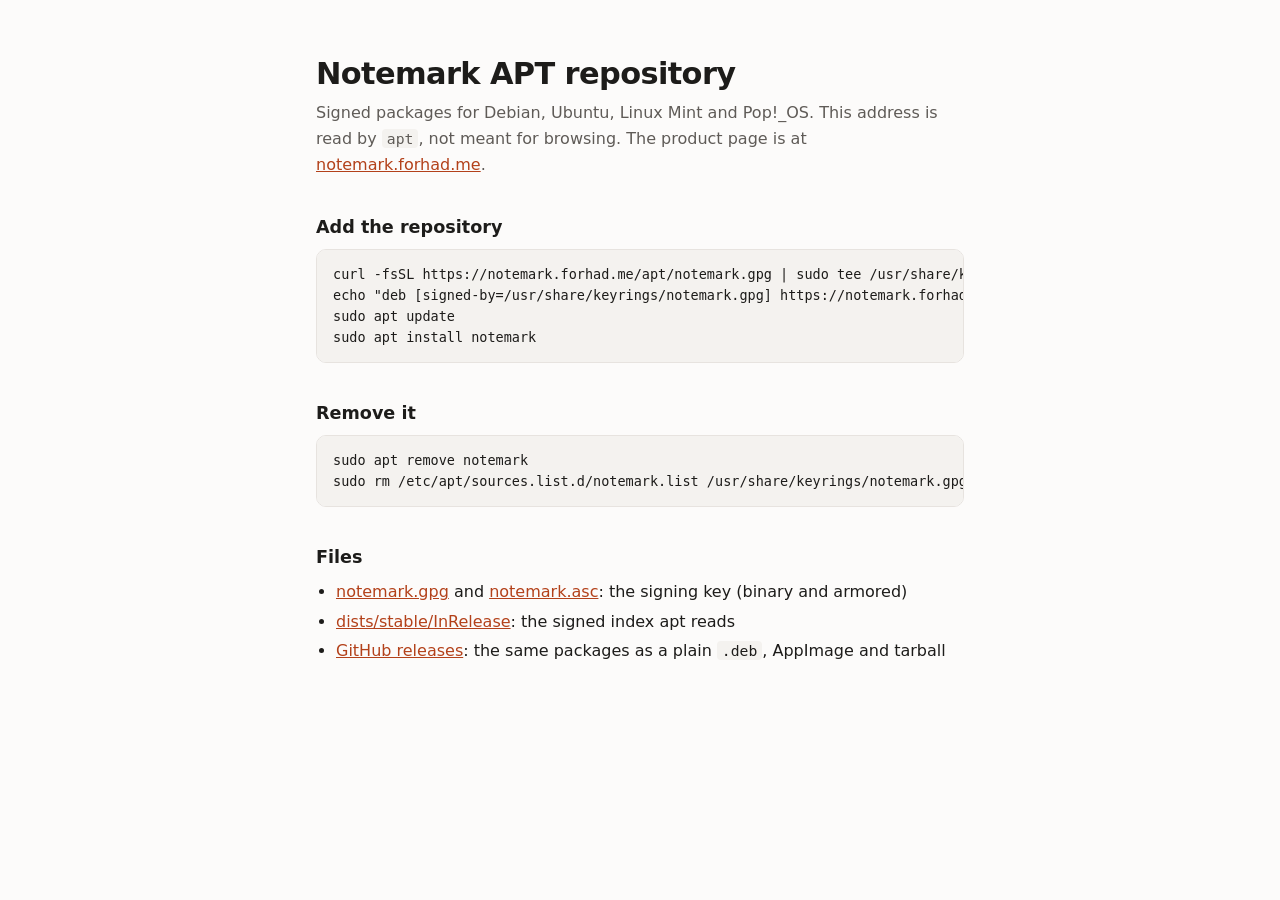
==== apt/index.html @ 939e6b5a "fix: add a landing page at the apt repository root" ====
<!doctype html>
<html lang="en">
<head>
<meta charset="utf-8">
<meta name="viewport" content="width=device-width, initial-scale=1">
<title>Notemark APT repository</title>
<meta name="description" content="Signed APT repository for Notemark, a Notion-style Markdown editor for Linux.">
<link rel="icon" type="image/svg+xml" href="../assets/logo.svg">
<style>
:root { color-scheme: light dark; --bg: #fcfbfa; --fg: #1d1c1a; --muted: #5f5b57; --line: #e7e3df; --code: #f4f2ef; --accent: #b3411a; }
@media (prefers-color-scheme: dark) { :root { --bg: #0d0d0e; --fg: #efeeec; --muted: #a4a09b; --line: #2a2a2d; --code: #1c1c1f; --accent: #f47a46; } }
* { box-sizing: border-box; }
body { margin: 0; background: var(--bg); color: var(--fg); font: 16px/1.6 system-ui, -apple-system, "Segoe UI", sans-serif; }
main { max-width: 680px; margin: 0 auto; padding: 56px 16px 72px; }
h1 { font-size: 1.9rem; line-height: 1.2; margin: 0 0 8px; letter-spacing: -.02em; }
h2 { font-size: 1.1rem; margin: 36px 0 8px; }
p { margin: 0 0 12px; }
.muted { color: var(--muted); }
a { color: var(--accent); }
pre { margin: 0 0 12px; padding: 14px 16px; background: var(--code); border: 1px solid var(--line); border-radius: 10px; overflow-x: auto; font: 13.5px/1.55 ui-monospace, "SF Mono", Menlo, monospace; }
ul { padding-left: 20px; margin: 0; }
li { margin: 4px 0; }
code { font: 0.92em ui-monospace, "SF Mono", Menlo, monospace; background: var(--code); padding: 1px 5px; border-radius: 4px; }
</style>
</head>
<body>
<main>
  <h1>Notemark APT repository</h1>
  <p class="muted">Signed packages for Debian, Ubuntu, Linux Mint and Pop!_OS. This address is read by <code>apt</code>, not meant for browsing. The product page is at <a href="../">notemark.forhad.me</a>.</p>

  <h2>Add the repository</h2>
<pre>curl -fsSL https://notemark.forhad.me/apt/notemark.gpg | sudo tee /usr/share/keyrings/notemark.gpg &gt; /dev/null
echo "deb [signed-by=/usr/share/keyrings/notemark.gpg] https://notemark.forhad.me/apt stable main" | sudo tee /etc/apt/sources.list.d/notemark.list
sudo apt update
sudo apt install notemark</pre>

  <h2>Remove it</h2>
<pre>sudo apt remove notemark
sudo rm /etc/apt/sources.list.d/notemark.list /usr/share/keyrings/notemark.gpg</pre>

  <h2>Files</h2>
  <ul>
    <li><a href="notemark.gpg">notemark.gpg</a> and <a href="notemark.asc">notemark.asc</a>: the signing key (binary and armored)</li>
    <li><a href="dists/stable/InRelease">dists/stable/InRelease</a>: the signed index apt reads</li>
    <li><a href="https://github.com/forhadkhan/notemark/releases">GitHub releases</a>: the same packages as a plain <code>.deb</code>, AppImage and tarball</li>
  </ul>
</main>
</body>
</html>
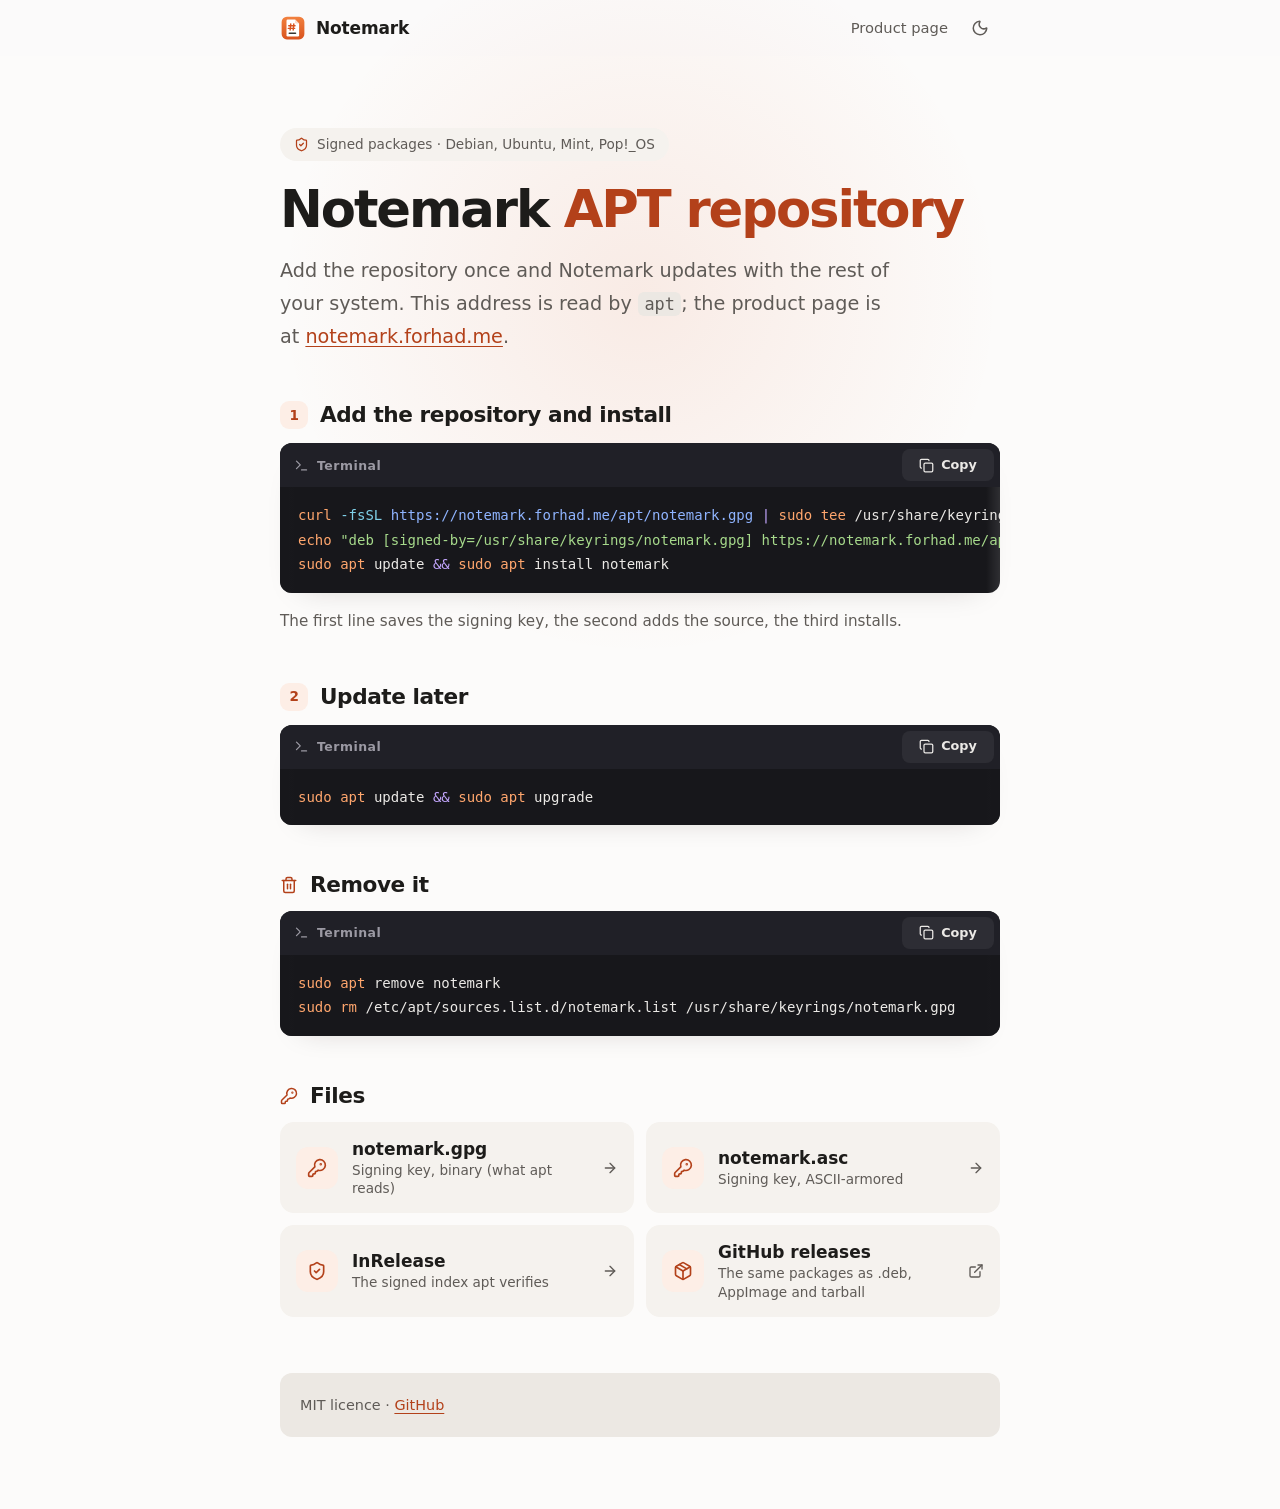
==== commit c3ed377e: "publish notemark 0.3.0" ====
--- a/apt/index.html
+++ b/apt/index.html
@@ -5,45 +5,256 @@
 <meta name="viewport" content="width=device-width, initial-scale=1">
 <title>Notemark APT repository</title>
 <meta name="description" content="Signed APT repository for Notemark, a Notion-style Markdown editor for Linux.">
+<meta name="color-scheme" content="light dark">
+<meta name="theme-color" content="#fcfbfa" media="(prefers-color-scheme: light)">
+<meta name="theme-color" content="#0d0d0e" media="(prefers-color-scheme: dark)">
 <link rel="icon" type="image/svg+xml" href="../assets/logo.svg">
+<script>try{var t=localStorage.getItem('notemark-theme');if(t==='light'||t==='dark')document.documentElement.setAttribute('data-theme',t)}catch(e){}</script>
 <style>
-:root { color-scheme: light dark; --bg: #fcfbfa; --fg: #1d1c1a; --muted: #5f5b57; --line: #e7e3df; --code: #f4f2ef; --accent: #b3411a; }
-@media (prefers-color-scheme: dark) { :root { --bg: #0d0d0e; --fg: #efeeec; --muted: #a4a09b; --line: #2a2a2d; --code: #1c1c1f; --accent: #f47a46; } }
-* { box-sizing: border-box; }
-body { margin: 0; background: var(--bg); color: var(--fg); font: 16px/1.6 system-ui, -apple-system, "Segoe UI", sans-serif; }
-main { max-width: 680px; margin: 0 auto; padding: 56px 16px 72px; }
-h1 { font-size: 1.9rem; line-height: 1.2; margin: 0 0 8px; letter-spacing: -.02em; }
-h2 { font-size: 1.1rem; margin: 36px 0 8px; }
-p { margin: 0 0 12px; }
-.muted { color: var(--muted); }
-a { color: var(--accent); }
-pre { margin: 0 0 12px; padding: 14px 16px; background: var(--code); border: 1px solid var(--line); border-radius: 10px; overflow-x: auto; font: 13.5px/1.55 ui-monospace, "SF Mono", Menlo, monospace; }
-ul { padding-left: 20px; margin: 0; }
-li { margin: 4px 0; }
-code { font: 0.92em ui-monospace, "SF Mono", Menlo, monospace; background: var(--code); padding: 1px 5px; border-radius: 4px; }
+/* Same tokens as the product page. Self-contained: no third-party requests. */
+:root {
+  color-scheme: light dark;
+  --bg: light-dark(#fcfbfa, #0d0d0e);
+  --surface: light-dark(#f5f2ee, #161618);
+  --raise: light-dark(#ffffff, #2b2b31);
+  --sub: light-dark(#ece8e3, #202024);
+  --fg: light-dark(#1d1c1a, #efeeec);
+  --muted: light-dark(#5f5b57, #a4a09b);
+  --line: light-dark(#e7e3df, #2a2a2d);
+  --accent: #d9531e;
+  --accent-strong: #c24716;
+  --accent-text: light-dark(#b3411a, #f47a46);
+  --accent-soft: light-dark(#fdeee6, #2b1810);
+  --thumb: light-dark(rgb(60 50 40 / .34), rgb(255 255 255 / .3));
+  --code-bg: light-dark(#17171b, #060607);
+  --code-bar: light-dark(#202027, #151519);
+  --code-fg: #ebe9e6;
+  --code-dim: #9b99a3;
+  --tk-cmd: #ffa66d;
+  --tk-flag: #7fd0e8;
+  --tk-str: #a6d98b;
+  --tk-url: #8fb4ff;
+  --tk-op: #c4a7ff;
+  --sh1: light-dark(rgb(30 20 10 / .08), rgb(0 0 0 / .45));
+  --sh2: light-dark(rgb(30 20 10 / .22), rgb(0 0 0 / .7));
+  --font: ui-sans-serif, system-ui, -apple-system, "Segoe UI", Roboto, Ubuntu, Cantarell, "Helvetica Neue", Arial, sans-serif;
+  --mono: ui-monospace, "SF Mono", "DejaVu Sans Mono", "Ubuntu Mono", Menlo, Consolas, monospace;
+  --r: 14px;
+  --wrap: 1120px;
+  --ease: cubic-bezier(.22, .8, .24, 1);
+}
+[data-theme="light"] { color-scheme: light; }
+[data-theme="dark"] { color-scheme: dark; }
+*, *::before, *::after { box-sizing: border-box; }
+html { -webkit-text-size-adjust: 100%; }
+body { margin: 0; background: var(--bg); color: var(--fg); font: 1.0625rem/1.7 var(--font); -webkit-font-smoothing: antialiased; text-rendering: optimizeLegibility; }
+a { color: var(--accent-text); text-underline-offset: 3px; text-decoration-thickness: 1px; }
+a:hover { text-decoration-thickness: 2px; }
+:focus-visible { outline: 2px solid var(--accent-text); outline-offset: 3px; border-radius: 6px; }
+p { margin: 0 0 1em; text-wrap: pretty; }
+h1, h2 { margin: 0; line-height: 1.1; text-wrap: balance; }
+code { font-family: var(--mono); font-size: .88em; font-variant-ligatures: none; background: var(--sub); padding: .1em .38em; border-radius: 6px; }
+.ico { width: 18px; height: 18px; flex: none; fill: none; stroke: currentColor; stroke-width: 2; stroke-linecap: round; stroke-linejoin: round; }
+
+html, pre { scrollbar-width: thin; scrollbar-color: transparent transparent; }
+pre:hover, pre:focus-visible, html.is-scrolling, html.edge { scrollbar-color: var(--thumb) transparent; }
+@supports not (scrollbar-color: auto) {
+  html::-webkit-scrollbar, pre::-webkit-scrollbar { width: 8px; height: 8px; }
+  html::-webkit-scrollbar-thumb, pre::-webkit-scrollbar-thumb { background: transparent; border-radius: 8px; border: 2px solid transparent; background-clip: content-box; }
+  html.is-scrolling::-webkit-scrollbar-thumb, html.edge::-webkit-scrollbar-thumb, pre:hover::-webkit-scrollbar-thumb { background-color: var(--thumb); }
+}
+
+.bar { background: color-mix(in srgb, var(--bg) 82%, transparent); }
+.bar-in { display: flex; align-items: center; gap: 12px; max-width: 760px; height: 56px; margin: 0 auto; padding: 0 20px; }
+.brand { display: inline-flex; align-items: center; gap: 10px; margin-right: auto; font-weight: 700; letter-spacing: -.01em; color: var(--fg); text-decoration: none; }
+.brand img { display: block; }
+.back { font-size: .92rem; color: var(--muted); text-decoration: none; }
+.back:hover { color: var(--fg); }
+.icon-btn { position: relative; display: inline-grid; place-items: center; width: 40px; height: 40px; border: 0; border-radius: 10px; background: none; color: var(--muted); cursor: pointer; transition: color .2s, background-color .2s, transform .2s var(--ease); }
+.icon-btn:hover { color: var(--fg); background: var(--sub); }
+.icon-btn:active { transform: scale(.92); }
+.icon-btn .ico { grid-area: 1 / 1; transition: transform .45s var(--ease), opacity .3s; }
+.ico-sun { opacity: 0; transform: rotate(-90deg) scale(.5); }
+[data-theme="dark"] .ico-sun { opacity: 1; transform: none; }
+[data-theme="dark"] .ico-moon { opacity: 0; transform: rotate(90deg) scale(.5); }
+
+main { position: relative; isolation: isolate; max-width: 760px; margin: 0 auto; padding: clamp(40px, 8vw, 72px) 20px 72px; }
+main::before { content: ""; position: absolute; z-index: -1; left: 50%; top: -120px; width: min(720px, 130vw); aspect-ratio: 1; margin-left: calc(min(720px, 130vw) / -2); background: radial-gradient(closest-side, color-mix(in srgb, var(--accent) 16%, transparent), transparent); opacity: .6; pointer-events: none; }
+.pill { display: inline-flex; align-items: center; gap: 8px; margin: 0 0 20px; padding: 5px 14px; border-radius: 999px; background: var(--surface); color: var(--muted); font-size: .85rem; }
+.pill .ico { width: 15px; height: 15px; color: var(--accent-text); }
+h1 { font-size: clamp(2.1rem, 6vw, 3.2rem); font-weight: 750; letter-spacing: -.04em; margin-bottom: 18px; }
+h1 em { font-style: normal; color: var(--accent-text); }
+.lede { max-width: 56ch; margin-bottom: 8px; font-size: clamp(1.05rem, 2.2vw, 1.2rem); color: var(--muted); }
+h2 { display: flex; align-items: center; gap: 12px; margin: 48px 0 14px; font-size: 1.35rem; font-weight: 700; letter-spacing: -.02em; }
+.n { display: inline-grid; place-items: center; width: 28px; height: 28px; border-radius: 9px; background: var(--accent-soft); color: var(--accent-text); font-size: .85rem; font-weight: 700; }
+h2 .ico { color: var(--accent-text); }
+.note { color: var(--muted); font-size: .95rem; }
+
+.code { margin: 0 0 16px; overflow: hidden; border-radius: 12px; background: var(--code-bg); color: var(--code-fg); box-shadow: 0 14px 30px -22px var(--sh2); }
+.code-head { display: flex; align-items: center; justify-content: space-between; gap: 12px; padding: 6px 6px 6px 14px; background: var(--code-bar); }
+.code-lang { display: inline-flex; align-items: center; gap: 8px; font-size: .78rem; font-weight: 600; letter-spacing: .04em; color: var(--code-dim); }
+.code-lang .ico { width: 15px; height: 15px; }
+.code pre { margin: 0; padding: 16px 18px; overflow-x: auto; overscroll-behavior-x: contain; -webkit-overflow-scrolling: touch; touch-action: pan-x pan-y; tab-size: 2; font-family: var(--mono); font-size: .875rem; line-height: 1.75; white-space: pre;
+  background:
+    linear-gradient(to right, var(--code-bg) 30%, transparent) left / 28px 100% no-repeat local,
+    linear-gradient(to left, var(--code-bg) 30%, transparent) right / 28px 100% no-repeat local,
+    linear-gradient(to right, rgb(255 255 255 / .1), transparent) left / 14px 100% no-repeat scroll,
+    linear-gradient(to left, rgb(255 255 255 / .1), transparent) right / 14px 100% no-repeat scroll; }
+.code code { padding: 0; border: 0; background: none; color: inherit; font-size: inherit; white-space: pre; }
+.code ::selection { background: rgb(255 166 109 / .3); }
+.tk-c { color: var(--code-dim); font-style: italic; }
+.tk-k { color: var(--tk-cmd); }
+.tk-f { color: var(--tk-flag); }
+.tk-s { color: var(--tk-str); }
+.tk-u { color: var(--tk-url); }
+.tk-o { color: var(--tk-op); }
+.copy { display: inline-flex; align-items: center; justify-content: center; gap: 7px; flex: none; width: 92px; height: 32px; padding: 0; border: 0; border-radius: 8px; background: rgb(255 255 255 / .06); color: var(--code-fg); font: 600 .8rem/1 var(--font); cursor: pointer; transition: background-color .2s, color .2s, transform .2s var(--ease); }
+.copy:hover { background: rgb(255 255 255 / .13); }
+.copy:active { transform: scale(.96); }
+.copy:focus-visible { outline: 2px solid var(--tk-cmd); outline-offset: 2px; }
+.copy-ic { display: inline-grid; }
+.copy .ico { grid-area: 1 / 1; width: 15px; height: 15px; transition: transform .3s var(--ease), opacity .2s; }
+.copy .ico-check { opacity: 0; transform: scale(.4); }
+.copy.is-copied { color: var(--tk-str); }
+.copy.is-copied .ico-copy { opacity: 0; transform: scale(.4); }
+.copy.is-copied .ico-check { opacity: 1; transform: none; }
+
+.files { display: grid; grid-template-columns: repeat(2, 1fr); gap: 12px; list-style: none; margin: 0; padding: 0; }
+.file { display: flex; align-items: center; gap: 14px; height: 100%; padding: 16px; border-radius: 14px; background: var(--surface); color: var(--fg); text-decoration: none; transition: transform .3s var(--ease), box-shadow .3s; }
+.file:hover { transform: translateY(-3px); background: color-mix(in srgb, var(--accent) 7%, var(--surface)); box-shadow: 0 16px 32px -22px var(--sh2); text-decoration: none; }
+.ci { display: grid; place-items: center; flex: none; width: 42px; height: 42px; border-radius: 12px; background: var(--accent-soft); color: var(--accent-text); transition: background-color .3s, color .3s, transform .4s var(--ease); }
+.ci .ico { width: 20px; height: 20px; }
+.file:hover .ci { background: var(--accent-strong); color: #fff; transform: rotate(-6deg) scale(1.06); }
+.ft { display: grid; min-width: 0; line-height: 1.35; }
+.ft span { color: var(--muted); font-size: .85rem; overflow-wrap: anywhere; }
+.go { margin-left: auto; width: 16px; height: 16px; color: var(--muted); transition: transform .25s var(--ease), color .2s; }
+.file:hover .go { color: var(--accent-text); transform: translateX(3px); }
+footer { margin-top: 56px; padding: 20px 20px; border-radius: 12px; background: var(--sub); color: var(--muted); font-size: .9rem; }
+
+@media (prefers-reduced-motion: no-preference) {
+  .rise { animation: rise .7s var(--ease) backwards; }
+  @keyframes rise { from { opacity: 0; transform: translateY(12px); } }
+}
+@media (prefers-reduced-motion: reduce) { *, *::before, *::after { animation: none !important; transition-duration: .01ms !important; } }
+@media (max-width: 600px) {
+  .files { grid-template-columns: 1fr; }
+  .code pre { padding: 14px 16px; font-size: .84rem; }
+  .back { display: none; }
+}
 </style>
 </head>
 <body>
+<svg width="0" height="0" style="position:absolute" aria-hidden="true"><defs><symbol id="i-copy" viewBox="0 0 24 24"><rect width="14" height="14" x="8" y="8" rx="2" ry="2" /><path d="M4 16c-1.1 0-2-.9-2-2V4c0-1.1.9-2 2-2h10c1.1 0 2 .9 2 2" /></symbol><symbol id="i-check" viewBox="0 0 24 24"><path d="M20 6 9 17l-5-5" /></symbol><symbol id="i-sun" viewBox="0 0 24 24"><circle cx="12" cy="12" r="4" /><path d="M12 2v2" /><path d="M12 20v2" /><path d="m4.93 4.93 1.41 1.41" /><path d="m17.66 17.66 1.41 1.41" /><path d="M2 12h2" /><path d="M20 12h2" /><path d="m6.34 17.66-1.41 1.41" /><path d="m19.07 4.93-1.41 1.41" /></symbol><symbol id="i-moon" viewBox="0 0 24 24"><path d="M20.985 12.486a9 9 0 1 1-9.473-9.472c.405-.022.617.46.402.803a6 6 0 0 0 8.268 8.268c.344-.215.825-.004.803.401" /></symbol><symbol id="i-terminal" viewBox="0 0 24 24"><path d="M12 19h8" /><path d="m4 17 6-6-6-6" /></symbol><symbol id="i-key-round" viewBox="0 0 24 24"><path d="M2.586 17.414A2 2 0 0 0 2 18.828V21a1 1 0 0 0 1 1h3a1 1 0 0 0 1-1v-1a1 1 0 0 1 1-1h1a1 1 0 0 0 1-1v-1a1 1 0 0 1 1-1h.172a2 2 0 0 0 1.414-.586l.814-.814a6.5 6.5 0 1 0-4-4z" /><circle cx="16.5" cy="7.5" r=".5" fill="currentColor" /></symbol><symbol id="i-shield-check" viewBox="0 0 24 24"><path d="M20 13c0 5-3.5 7.5-7.66 8.95a1 1 0 0 1-.67-.01C7.5 20.5 4 18 4 13V6a1 1 0 0 1 1-1c2 0 4.5-1.2 6.24-2.72a1.17 1.17 0 0 1 1.52 0C14.51 3.81 17 5 19 5a1 1 0 0 1 1 1z" /><path d="m9 12 2 2 4-4" /></symbol><symbol id="i-package" viewBox="0 0 24 24"><path d="M11 21.73a2 2 0 0 0 2 0l7-4A2 2 0 0 0 21 16V8a2 2 0 0 0-1-1.73l-7-4a2 2 0 0 0-2 0l-7 4A2 2 0 0 0 3 8v8a2 2 0 0 0 1 1.73z" /><path d="M12 22V12" /><polyline points="3.29 7 12 12 20.71 7" /><path d="m7.5 4.27 9 5.15" /></symbol><symbol id="i-external-link" viewBox="0 0 24 24"><path d="M15 3h6v6" /><path d="M10 14 21 3" /><path d="M18 13v6a2 2 0 0 1-2 2H5a2 2 0 0 1-2-2V8a2 2 0 0 1 2-2h6" /></symbol><symbol id="i-trash-2" viewBox="0 0 24 24"><path d="M10 11v6" /><path d="M14 11v6" /><path d="M19 6v14a2 2 0 0 1-2 2H7a2 2 0 0 1-2-2V6" /><path d="M3 6h18" /><path d="M8 6V4a2 2 0 0 1 2-2h4a2 2 0 0 1 2 2v2" /></symbol><symbol id="i-refresh-cw" viewBox="0 0 24 24"><path d="M3 12a9 9 0 0 1 9-9 9.75 9.75 0 0 1 6.74 2.74L21 8" /><path d="M21 3v5h-5" /><path d="M21 12a9 9 0 0 1-9 9 9.75 9.75 0 0 1-6.74-2.74L3 16" /><path d="M8 16H3v5" /></symbol><symbol id="i-arrow-right" viewBox="0 0 24 24"><path d="M5 12h14" /><path d="m12 5 7 7-7 7" /></symbol></defs></svg>
+<header class="bar"><div class="bar-in">
+  <a class="brand" href="../"><img src="../assets/logo.svg" width="26" height="26" alt="">Notemark</a>
+  <a class="back" href="../">Product page</a>
+  <button class="icon-btn" id="theme-toggle" type="button" aria-label="Switch theme"><svg class="ico ico-moon" aria-hidden="true"><use href="#i-moon"/></svg><svg class="ico ico-sun" aria-hidden="true"><use href="#i-sun"/></svg></button>
+</div></header>
 <main>
-  <h1>Notemark APT repository</h1>
-  <p class="muted">Signed packages for Debian, Ubuntu, Linux Mint and Pop!_OS. This address is read by <code>apt</code>, not meant for browsing. The product page is at <a href="../">notemark.forhad.me</a>.</p>
-
-  <h2>Add the repository</h2>
-<pre>curl -fsSL https://notemark.forhad.me/apt/notemark.gpg | sudo tee /usr/share/keyrings/notemark.gpg &gt; /dev/null
+  <div class="rise">
+    <p class="pill"><svg class="ico" aria-hidden="true"><use href="#i-shield-check"/></svg>Signed packages · Debian, Ubuntu, Mint, Pop!_OS</p>
+    <h1>Notemark <em>APT repository</em></h1>
+    <p class="lede">Add the repository once and Notemark updates with the rest of your system. This address is read by <code>apt</code>; the product page is at <a href="../">notemark.forhad.me</a>.</p>
+  </div>
+
+  <h2><span class="n">1</span>Add the repository and install</h2>
+  <div class="code"><div class="code-head"><span class="code-lang"><svg class="ico" aria-hidden="true"><use href="#i-terminal"/></svg><span>Terminal</span></span><button class="copy" type="button" aria-label="Copy commands"><span class="copy-ic"><svg class="ico ico-copy" aria-hidden="true"><use href="#i-copy"/></svg><svg class="ico ico-check" aria-hidden="true"><use href="#i-check"/></svg></span><span class="copy-label">Copy</span></button></div><pre tabindex="0"><code>curl -fsSL https://notemark.forhad.me/apt/notemark.gpg | sudo tee /usr/share/keyrings/notemark.gpg &gt; /dev/null
 echo "deb [signed-by=/usr/share/keyrings/notemark.gpg] https://notemark.forhad.me/apt stable main" | sudo tee /etc/apt/sources.list.d/notemark.list
-sudo apt update
-sudo apt install notemark</pre>
-
-  <h2>Remove it</h2>
-<pre>sudo apt remove notemark
-sudo rm /etc/apt/sources.list.d/notemark.list /usr/share/keyrings/notemark.gpg</pre>
-
-  <h2>Files</h2>
-  <ul>
-    <li><a href="notemark.gpg">notemark.gpg</a> and <a href="notemark.asc">notemark.asc</a>: the signing key (binary and armored)</li>
-    <li><a href="dists/stable/InRelease">dists/stable/InRelease</a>: the signed index apt reads</li>
-    <li><a href="https://github.com/forhadkhan/notemark/releases">GitHub releases</a>: the same packages as a plain <code>.deb</code>, AppImage and tarball</li>
-  </ul>
+sudo apt update &amp;&amp; sudo apt install notemark</code></pre></div>
+  <p class="note">The first line saves the signing key, the second adds the source, the third installs.</p>
+
+  <h2><span class="n">2</span>Update later</h2>
+  <div class="code"><div class="code-head"><span class="code-lang"><svg class="ico" aria-hidden="true"><use href="#i-terminal"/></svg><span>Terminal</span></span><button class="copy" type="button" aria-label="Copy commands"><span class="copy-ic"><svg class="ico ico-copy" aria-hidden="true"><use href="#i-copy"/></svg><svg class="ico ico-check" aria-hidden="true"><use href="#i-check"/></svg></span><span class="copy-label">Copy</span></button></div><pre tabindex="0"><code>sudo apt update &amp;&amp; sudo apt upgrade</code></pre></div>
+
+  <h2><svg class="ico" aria-hidden="true"><use href="#i-trash-2"/></svg>Remove it</h2>
+  <div class="code"><div class="code-head"><span class="code-lang"><svg class="ico" aria-hidden="true"><use href="#i-terminal"/></svg><span>Terminal</span></span><button class="copy" type="button" aria-label="Copy commands"><span class="copy-ic"><svg class="ico ico-copy" aria-hidden="true"><use href="#i-copy"/></svg><svg class="ico ico-check" aria-hidden="true"><use href="#i-check"/></svg></span><span class="copy-label">Copy</span></button></div><pre tabindex="0"><code>sudo apt remove notemark
+sudo rm /etc/apt/sources.list.d/notemark.list /usr/share/keyrings/notemark.gpg</code></pre></div>
+
+  <h2><svg class="ico" aria-hidden="true"><use href="#i-key-round"/></svg>Files</h2>
+  <ul class="files"><li><a class="file" href="notemark.gpg"><span class="ci"><svg class="ico" aria-hidden="true"><use href="#i-key-round"/></svg></span><span class="ft"><strong>notemark.gpg</strong><span>Signing key, binary (what apt reads)</span></span><svg class="ico go" aria-hidden="true"><use href="#i-arrow-right"/></svg></a></li><li><a class="file" href="notemark.asc"><span class="ci"><svg class="ico" aria-hidden="true"><use href="#i-key-round"/></svg></span><span class="ft"><strong>notemark.asc</strong><span>Signing key, ASCII-armored</span></span><svg class="ico go" aria-hidden="true"><use href="#i-arrow-right"/></svg></a></li><li><a class="file" href="dists/stable/InRelease"><span class="ci"><svg class="ico" aria-hidden="true"><use href="#i-shield-check"/></svg></span><span class="ft"><strong>InRelease</strong><span>The signed index apt verifies</span></span><svg class="ico go" aria-hidden="true"><use href="#i-arrow-right"/></svg></a></li><li><a class="file" href="https://github.com/forhadkhan/notemark/releases"><span class="ci"><svg class="ico" aria-hidden="true"><use href="#i-package"/></svg></span><span class="ft"><strong>GitHub releases</strong><span>The same packages as .deb, AppImage and tarball</span></span><svg class="ico go" aria-hidden="true"><use href="#i-external-link"/></svg></a></li></ul>
+
+  <footer>MIT licence · <a href="https://github.com/forhadkhan/notemark">GitHub</a></footer>
 </main>
+<script>
+(function () {
+  'use strict';
+  var root = document.documentElement, KEY = 'notemark-theme';
+  var dark = window.matchMedia && matchMedia('(prefers-color-scheme: dark)');
+  var toggle = document.getElementById('theme-toggle');
+  function current() { var t = root.getAttribute('data-theme'); return t ? t : (dark && dark.matches ? 'dark' : 'light'); }
+  function sync() { toggle.setAttribute('aria-label', current() === 'dark' ? 'Switch to light theme' : 'Switch to dark theme'); }
+  toggle.addEventListener('click', function () {
+    var next = current() === 'dark' ? 'light' : 'dark';
+    root.setAttribute('data-theme', next);
+    try { localStorage.setItem(KEY, next); } catch (e) { /* storage unavailable */ }
+    sync();
+  });
+  sync();
+
+  function fallbackCopy(text) {
+    var ta = document.createElement('textarea');
+    ta.value = text; ta.setAttribute('readonly', ''); ta.style.position = 'fixed'; ta.style.opacity = '0';
+    document.body.appendChild(ta); ta.select();
+    var ok = false;
+    try { ok = document.execCommand('copy'); } catch (e) { ok = false; }
+    document.body.removeChild(ta);
+    return ok;
+  }
+  document.querySelectorAll('.code .copy').forEach(function (btn) {
+    var base = btn.getAttribute('aria-label'), label = btn.querySelector('.copy-label'), timer;
+    btn.addEventListener('click', function () {
+      var text = btn.closest('.code').querySelector('code').textContent;
+      function done(ok) {
+        if (!ok) return;
+        btn.classList.add('is-copied'); btn.setAttribute('aria-label', 'Copied'); label.textContent = 'Copied';
+        clearTimeout(timer);
+        timer = setTimeout(function () { btn.classList.remove('is-copied'); btn.setAttribute('aria-label', base); label.textContent = 'Copy'; }, 2000);
+      }
+      if (navigator.clipboard && navigator.clipboard.writeText) navigator.clipboard.writeText(text).then(function () { done(true); }, function () { done(fallbackCopy(text)); });
+      else done(fallbackCopy(text));
+    });
+  });
+
+  // Shell highlighting (DOM nodes only, so copied text is exactly what is shown)
+  var CMD_AFTER = /^(sudo|exec|time|env)$/;
+  var TOKEN = /(#.*)|("(?:[^"\\]|\\.)*"|'[^']*')|(https?:\/\/[^\s"'|]+)|(&&|\|\||\||>>?|\\)|(\s+)|([^\s"'|&>\\#]+)/g;
+  function highlight(text) {
+    var frag = document.createDocumentFragment(), cmd = true, cont = false, m;
+    function put(str, cls) {
+      if (!cls) { frag.appendChild(document.createTextNode(str)); return; }
+      var sp = document.createElement('span'); sp.className = cls; sp.textContent = str; frag.appendChild(sp);
+    }
+    TOKEN.lastIndex = 0;
+    while ((m = TOKEN.exec(text)) !== null) {
+      if (m[1]) put(m[1], 'tk-c');
+      else if (m[2]) { put(m[2], 'tk-s'); cmd = false; }
+      else if (m[3]) { put(m[3], 'tk-u'); cmd = false; }
+      else if (m[4]) { put(m[4], 'tk-o'); if (m[4] === '\\') cont = true; else { cmd = true; cont = false; } }
+      else if (m[5]) { put(m[5]); if (m[5].indexOf('\n') !== -1) { if (cont) cont = false; else cmd = true; } }
+      else if (m[6]) {
+        if (m[6].charAt(0) === '-') put(m[6], 'tk-f');
+        else if (cmd) { put(m[6], 'tk-k'); cmd = CMD_AFTER.test(m[6]); }
+        else put(m[6]);
+      }
+    }
+    return frag;
+  }
+  document.querySelectorAll('.code code').forEach(function (code) {
+    var text = code.textContent, frag = highlight(text), probe = document.createElement('div');
+    probe.appendChild(frag.cloneNode(true));
+    if (probe.textContent !== text) return;
+    code.textContent = '';
+    code.appendChild(frag);
+  });
+
+  // Scrollbars stay hidden until needed.
+  var st;
+  window.addEventListener('scroll', function () {
+    root.classList.add('is-scrolling'); clearTimeout(st);
+    st = setTimeout(function () { root.classList.remove('is-scrolling'); }, 900);
+  }, { passive: true });
+  window.addEventListener('mousemove', function (e) { root.classList.toggle('edge', e.clientX > window.innerWidth - 28); }, { passive: true });
+})();
+</script>
 </body>
 </html>
